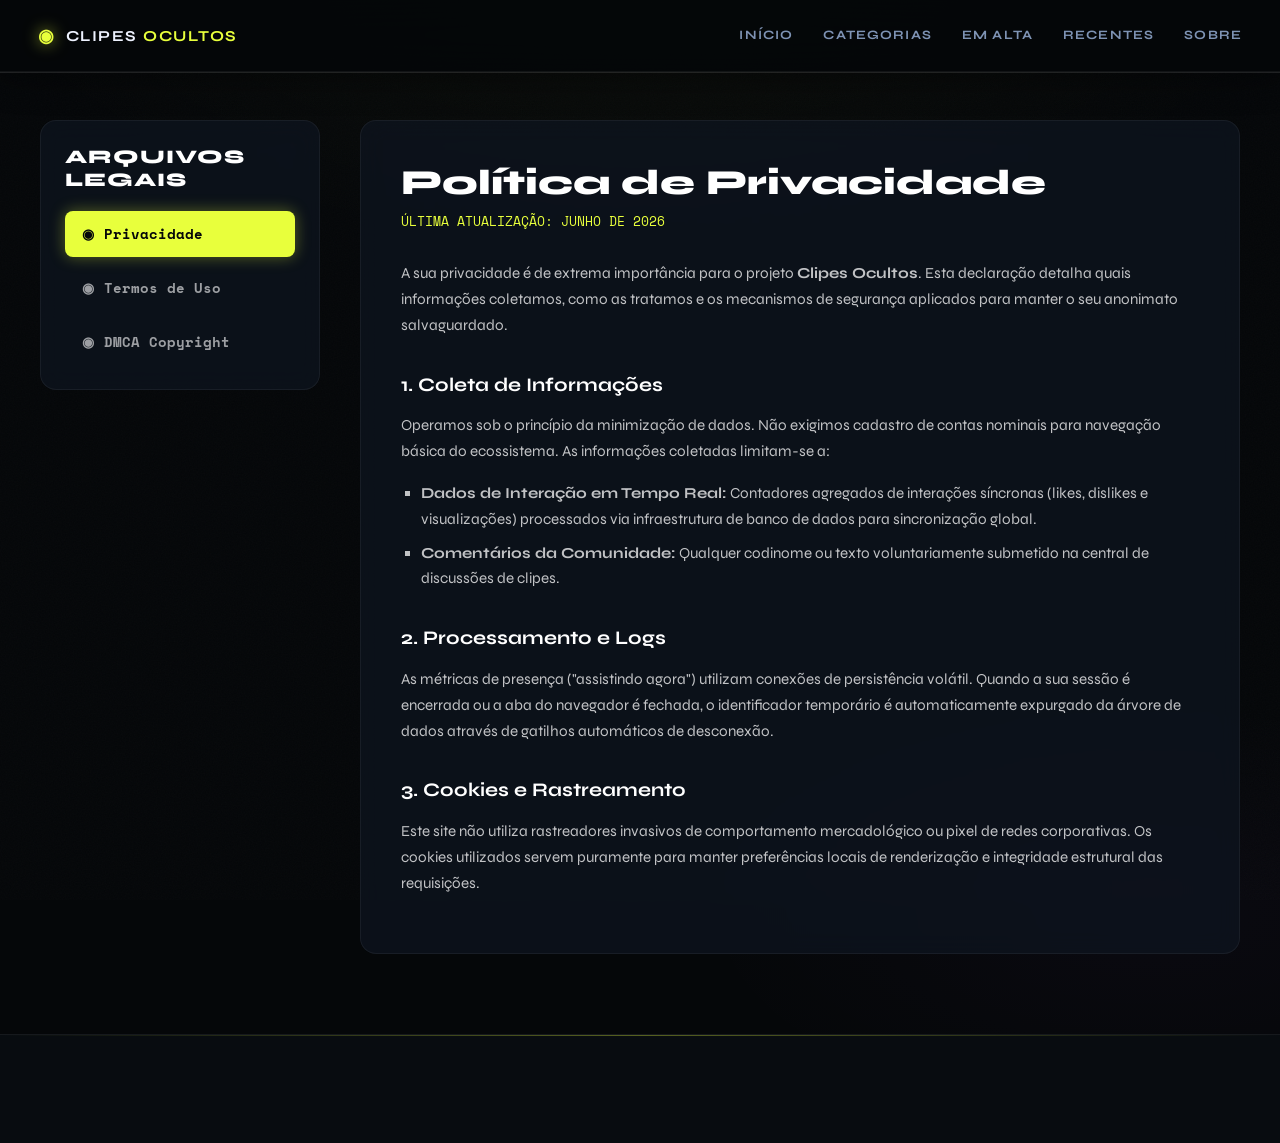
==== legal.html @ f9d6e33f "Create legal.html" ====
<!DOCTYPE html>
<html lang="pt-BR">
<head>
  <meta charset="UTF-8" />
  <meta name="viewport" content="width=device-width, initial-scale=1.0" />
  <title>Documentos Legais — Clipes Ocultos</title>
  <meta name="robots" content="noindex, follow" />
  <link rel="preconnect" href="https://fonts.googleapis.com" />
  <link rel="preconnect" href="https://fonts.gstatic.com" crossorigin />
  <link href="https://fonts.googleapis.com/css2?family=Syne:wght@400;600;700;800&family=Space+Mono:ital,wght@0,400;0,700;1,400&display=swap" rel="stylesheet" />
  <link rel="stylesheet" href="css/style.css" />
  <style>
    /* Estilos específicos e robustos para a área Legal — Blindados contra Zoom */
    .legal-wrapper {
      padding: 120px 20px 80px 20px;
      min-height: 100vh;
      display: flex;
      justify-content: center;
    }
    .legal-container {
      width: 100%;
      max-width: 1200px;
      display: grid;
      grid-template-columns: 280px 1fr;
      gap: 40px;
      box-sizing: border-box;
    }
    .legal-sidebar {
      position: sticky;
      top: 100px;
      height: fit-content;
      background: var(--glass, rgba(14, 21, 32, 0.72));
      backdrop-filter: blur(12px);
      -webkit-backdrop-filter: blur(12px);
      border: 1px solid var(--border, rgba(255, 255, 255, 0.055));
      border-radius: 16px;
      padding: 24px;
    }
    .legal-sidebar h2 {
      font-family: 'Syne', sans-serif;
      font-size: 1.2rem;
      font-weight: 800;
      color: #ffffff;
      margin-bottom: 20px;
      letter-spacing: 1px;
    }
    .legal-nav {
      display: flex;
      flex-direction: column;
      gap: 8px;
    }
    .legal-tab-btn {
      background: transparent;
      border: 1px solid transparent;
      color: rgba(255, 255, 255, 0.6);
      padding: 12px 16px;
      text-align: left;
      font-family: 'Space Mono', monospace;
      font-size: 0.85rem;
      font-weight: 700;
      border-radius: 8px;
      cursor: pointer;
      transition: all 0.3s ease;
      display: flex;
      align-items: center;
      gap: 10px;
    }
    .legal-tab-btn:hover {
      color: #ffffff;
      background: rgba(255, 255, 255, 0.03);
    }
    .legal-tab-btn.active {
      color: var(--bg);
      background: var(--accent, #e8ff3c);
      box-shadow: 0 0 15px var(--accent-glow, rgba(232, 255, 60, 0.35));
    }
    .legal-content-box {
      background: var(--glass, rgba(14, 21, 32, 0.72));
      backdrop-filter: blur(12px);
      -webkit-backdrop-filter: blur(12px);
      border: 1px solid var(--border, rgba(255, 255, 255, 0.055));
      border-radius: 16px;
      padding: 40px;
      box-sizing: border-box;
    }
    .legal-tab-content {
      display: none;
      animation: fadeInLegal 0.4s ease forwards;
    }
    .legal-tab-content.active {
      display: block;
    }
    .legal-tab-content h1 {
      font-family: 'Syne', sans-serif;
      font-size: 2.2rem;
      font-weight: 800;
      color: #ffffff;
      margin-bottom: 8px;
    }
    .legal-date {
      font-family: 'Space Mono', monospace;
      font-size: 0.8rem;
      color: var(--accent, #e8ff3c);
      margin-bottom: 30px;
      display: block;
    }
    .legal-text {
      color: rgba(255, 255, 255, 0.75);
      font-size: 0.95rem;
      line-height: 1.7;
    }
    .legal-text h3 {
      font-family: 'Syne', sans-serif;
      color: #ffffff;
      font-size: 1.2rem;
      margin-top: 30px;
      margin-bottom: 12px;
      font-weight: 700;
    }
    .legal-text p {
      margin-bottom: 16px;
    }
    .legal-text ul {
      margin-left: 20px;
      margin-bottom: 16px;
      list-style-type: square;
    }
    .legal-text li {
      margin-bottom: 8px;
    }
    .highlight-box {
      background: rgba(255, 255, 255, 0.02);
      border-left: 3px solid var(--accent2, #ff3c6e);
      padding: 20px;
      border-radius: 0 8px 8px 0;
      margin: 24px 0;
    }
    @keyframes fadeInLegal {
      from { opacity: 0; transform: translateY(10px); }
      to { opacity: 1; transform: translateY(0); }
    }
    @media (max-width: 768px) {
      .legal-container { grid-template-columns: 1fr; gap: 20px; }
      .legal-sidebar { position: static; width: 100%; }
      .legal-content-box { padding: 24px; }
      .legal-tab-content h1 { font-size: 1.7rem; }
    }
  </style>
</head>
<body>

  <div id="main-site">
    <nav id="navbar" class="scrolled">
      <div class="nav-container">
        <a href="index.html" class="nav-logo">
          <span class="eye-icon-sm">◉</span>
          <span>CLIPES <strong>OCULTOS</strong></span>
        </a>
        <div class="nav-links">
          <a href="index.html#inicio">Início</a>
          <a href="index.html#categorias">Categorias</a>
          <a href="index.html#em-alta">Em Alta</a>
          <a href="index.html#recentes">Recentes</a>
          <a href="index.html#sobre">Sobre</a>
        </div>
      </div>
    </nav>

    <main class="legal-wrapper">
      <div class="legal-container">
        
        <aside class="legal-sidebar">
          <h2>ARQUIVOS LEGAIS</h2>
          <nav class="legal-nav">
            <button class="legal-tab-btn active" data-tab="privacidade"><span>◉</span> Privacidade</button>
            <button class="legal-tab-btn" data-tab="termos"><span>◉</span> Termos de Uso</button>
            <button class="legal-tab-btn" data-tab="dmca"><span>◉</span> DMCA Copyright</button>
          </nav>
        </aside>

        <article class="legal-content-box">
          
          <div class="legal-tab-content active" id="privacidade">
            <h1>Política de Privacidade</h1>
            <span class="legal-date">ÚLTIMA ATUALIZAÇÃO: JUNHO DE 2026</span>
            <div class="legal-text">
              <p>A sua privacidade é de extrema importância para o projeto <strong>Clipes Ocultos</strong>. Esta declaração detalha quais informações coletamos, como as tratamos e os mecanismos de segurança aplicados para manter o seu anonimato salvaguardado.</p>
              
              <h3>1. Coleta de Informações</h3>
              <p>Operamos sob o princípio da minimização de dados. Não exigimos cadastro de contas nominais para navegação básica do ecossistema. As informações coletadas limitam-se a:</p>
              <ul>
                <li><strong>Dados de Interação em Tempo Real:</strong> Contadores agregados de interações síncronas (likes, dislikes e visualizações) processados via infraestrutura de banco de dados para sincronização global.</li>
                <li><strong>Comentários da Comunidade:</strong> Qualquer codinome ou texto voluntariamente submetido na central de discussões de clipes.</li>
              </ul>

              <h3>2. Processamento e Logs</h3>
              <p>As métricas de presença ("assistindo agora") utilizam conexões de persistência volátil. Quando a sua sessão é encerrada ou a aba do navegador é fechada, o identificador temporário é automaticamente expurgado da árvore de dados através de gatilhos automáticos de desconexão.</p>

              <h3>3. Cookies e Rastreamento</h3>
              <p>Este site não utiliza rastreadores invasivos de comportamento mercadológico ou pixel de redes corporativas. Os cookies utilizados servem puramente para manter preferências locais de renderização e integridade estrutural das requisições.</p>
            </div>
          </div>

          <div class="legal-tab-content" id="termos">
            <h1>Termos de Uso</h1>
            <span class="legal-date">ÚLTIMA ATUALIZAÇÃO: JUNHO DE 2026</span>
            <div class="legal-text">
              <p>Ao adentrar e consumir o acervo disponibilizado pelo <strong>Clipes Ocultos</strong>, você concorda e submete-se de forma integral às cláusulas operacionais dispostas nestes Termos de Uso.</p>
              
              <h3>1. Natureza do Serviço</h3>
              <p>O Clipes Ocultos funciona como uma plataforma de indexação, catálogo, arquivo histórico e curadoria independente de arquivos multimídia dispersos ou ocultados da rede mundial. O acesso é estritamente pessoal, recreativo e de cunho documental.</p>

              <div class="highlight-box">
                <strong>Aviso de Isenção de Responsabilidade:</strong> O conteúdo apresentado reflete gravações raras, registros de radioamadores, feeds interceptados e curiosidades visuais. O projeto não valida, endossa ou assume responsabilidade pelas teorias ou veracidade dos fatos expressos nos vídeos de terceiros.
              </div>

              <h3>2. Conduta de Comunicação</h3>
              <p>Ao utilizar o formulário de comentários acoplado aos players, é expressamente proibido:</p>
              <ul>
                <li>Injetar scripts maliciosos, payloads estruturados (XSS) ou tentativas de engenharia reversa nas conexões do banco de dados.</li>
                <li>Propagar spambots, links afiliados ou publicidade não autorizada.</li>
              </ul>

              <h3>3. Modificações de Infraestrutura</h3>
              <p>Reservamo-nos o direito de alterar, suspender ou descontinuar qualquer repositório de vídeo ou recurso dinâmico sem aviso prévio, visando a segurança da integridade do sistema.</p>
            </div>
          </div>

          <div class="legal-tab-content" id="dmca">
            <h1>Política de DMCA e Copyright</h1>
            <span class="legal-date">ÚLTIMA ATUALIZAÇÃO: JUNHO DE 2026</span>
            <div class="legal-text">
              <p>O projeto <strong>Clipes Ocultos</strong> respeita rigorosamente a propriedade intelectual e opera em conformidade com as diretrizes do <em>Digital Millennium Copyright Act</em> ("DMCA") e legislações correlatas de direitos autorais.</p>
              
              <h3>1. Notificação de Infração</h3>
              <p>Se você for o detentor legal de direitos autorais ou o representante legal de um material catalogado em nossa curadoria e deseja solicitar a remoção do índice, envie uma contra-notificação formal contendo:</p>
              <ul>
                <li>Assinatura física ou eletrônica da pessoa autorizada a agir em nome do proprietário do direito autoral exclusivo.</li>
                <li>Identificação precisa do link ou identificador do vídeo (ex: Código v1, v2) que alega estar sendo infringido.</li>
                <li>Informações de contato direto, incluindo endereço eletrônico (e-mail) válido.</li>
              </ul>

              <h3>2. Procedimento de Remoção</h3>
              <p>Após o recebimento e validação de uma notificação legítima de infração, o protocolo do projeto determina a remoção imediata e a exclusão permanente das referências de arquivo nos nossos servidores de dados em um prazo máximo de 48 horas.</p>

              <h3>3. Canal de Contato Directo</h3>
              <p>Para o envio de requisições relativas a direitos autorais, utilize o e-mail de conformidade técnica: <em style="color: var(--accent2);">dmca@clipesocultos-premium.com</em>.</p>
            </div>
          </div>

        </article>

      </div>
    </main>

    <footer class="footer">
---- css/style.css ----
/* ══════════════════════════════════════════════════════
   CLIPES OCULTOS — PREMIUM CSS v2
   Dark luxury · Glassmorphism · 3D depth · Micro-motion
══════════════════════════════════════════════════════ */

/* ── DESIGN TOKENS ── */
:root {
  /* Palette */
  --bg:        #050709;
  --bg2:       #080c10;
  --bg3:       #0c1018;
  --surface:   #0e1520;
  --surface2:  #131e2e;
  --surface3:  #192538;
  --glass:     rgba(14,21,32,0.72);
  --glass2:    rgba(19,30,46,0.55);

  /* Borders */
  --border:    rgba(255,255,255,0.055);
  --border2:   rgba(255,255,255,0.11);
  --border3:   rgba(232,255,60,0.22);

  /* Accent palette */
  --accent:    #e8ff3c;
  --accent-dim: rgba(232,255,60,0.08);
  --accent-glow: rgba(232,255,60,0.35);
  --accent2:   #ff3c6e;
  --accent3:   #3cffdc;
  --accent4:   #a855f7;   /* violet — new premium pop */

  /* Text */
  --text:      #eef2ff;
  --text2:     #7e93b4;
  --text3:     #3d506a;
  --text4:     #c4cfe8;

  /* Typography */
  --font-display: 'Syne', sans-serif;
  --font-mono:    'Space Mono', monospace;

  /* Geometry */
  --radius:    16px;
  --radius-sm: 8px;
  --radius-xs: 4px;

  /* Nav */
  --nav-h: 72px;

  /* Motion */
  --ease:  cubic-bezier(0.4, 0, 0.2, 1);
  --ease-bounce: cubic-bezier(0.34, 1.56, 0.64, 1);
  --t:     0.28s;
}

/* ── RESET ── */
*, *::before, *::after { box-sizing: border-box; margin: 0; padding: 0; }
html { scroll-behavior: smooth; -webkit-font-smoothing: antialiased; }
body {
  background: var(--bg);
  color: var(--text);
  font-family: var(--font-display);
  overflow-x: hidden;
  cursor: default;
  /* Subtle radial ambient on body */
  background-image:
    radial-gradient(ellipse 80vw 60vh at 50% -10%, rgba(232,255,60,0.04) 0%, transparent 70%),
    radial-gradient(ellipse 60vw 40vh at 90% 80%, rgba(168,85,247,0.03) 0%, transparent 60%);
}
a { color: inherit; text-decoration: none; }
img { display: block; max-width: 100%; }
button { cursor: pointer; border: none; background: none; font-family: inherit; }

/* ── UTILITY ── */
.hidden { display: none !important; }
.container { max-width: 1260px; margin: 0 auto; padding: 0 28px; }

/* ── SCROLLBAR ── */
::-webkit-scrollbar { width: 3px; }
::-webkit-scrollbar-track { background: var(--bg); }
::-webkit-scrollbar-thumb {
  background: linear-gradient(180deg, var(--accent), var(--accent4));
  border-radius: 3px;
}

/* ── SELECTION ── */
::selection { background: rgba(232,255,60,0.25); color: #fff; }

/* ════════════════════════════════════════════════════
   NOISE OVERLAY (site-wide texture)
════════════════════════════════════════════════════ */
body::before {
  content: '';
  position: fixed;
  inset: 0;
  z-index: 0;
  pointer-events: none;
  opacity: 0.025;
  background-image: url("data:image/svg+xml,%3Csvg xmlns='http://www.w3.org/2000/svg' width='300' height='300'%3E%3Cfilter id='n'%3E%3CfeTurbulence type='fractalNoise' baseFrequency='0.75' numOctaves='4' stitchTiles='stitch'/%3E%3C/filter%3E%3Crect width='300' height='300' filter='url(%23n)' opacity='1'/%3E%3C/svg%3E");
  background-size: 300px 300px;
}

/* ════════════════════════════════════════════════════
   INTRO SCREEN
════════════════════════════════════════════════════ */
#intro {
  position: fixed;
  inset: 0;
  z-index: 9999;
  background: #02030a;
  display: flex;
  align-items: center;
  justify-content: center;
  overflow: hidden;
  transition: opacity 1s var(--ease), transform 1s var(--ease);
}
#intro.fade-out {
  opacity: 0;
  transform: scale(1.06);
  pointer-events: none;
}
#intro-canvas {
  position: absolute;
  inset: 0;
  width: 100%; height: 100%;
}

.intro-content {
  position: relative;
  z-index: 2;
  text-align: center;
  display: flex;
  flex-direction: column;
  align-items: center;
  gap: 28px;
  animation: introReveal 1.4s var(--ease) 0.4s both;
}
@keyframes introReveal {
  from { opacity: 0; transform: translateY(40px) scale(0.97); }
  to   { opacity: 1; transform: translateY(0)   scale(1); }
}

.intro-logo {
  display: flex;
  flex-direction: column;
  align-items: center;
  gap: 14px;
}
.eye-icon {
  font-size: clamp(3.2rem, 8vw, 5.5rem);
  color: var(--accent);
  animation: eyePulse 3.5s var(--ease) infinite;
  display: block;
  line-height: 1;
  filter: drop-shadow(0 0 24px rgba(232,255,60,0.55));
}
@keyframes eyePulse {
  0%,100% { transform: scale(1)    rotateY(0deg);   opacity: 1; }
  40%      { transform: scale(1.1) rotateY(10deg);  opacity: 0.75; }
  80%      { transform: scale(0.95) rotateY(-5deg); opacity: 0.9; }
}

.intro-title {
  font-size: clamp(3.2rem, 10vw, 8rem);
  font-weight: 900;
  line-height: 0.88;
  letter-spacing: -0.04em;
  color: var(--text);
  text-shadow: 0 2px 40px rgba(0,0,0,0.6);
}
.intro-title em {
  font-style: normal;
  color: var(--accent);
  -webkit-text-stroke: 2px var(--accent);
  text-shadow:
    0 0 30px rgba(232,255,60,0.5),
    0 0 80px rgba(232,255,60,0.2);
}
.intro-sub {
  font-family: var(--font-mono);
  font-size: clamp(0.7rem, 1.8vw, 0.95rem);
  color: var(--text2);
  letter-spacing: 0.22em;
  text-transform: uppercase;
}

/* Intro Enter Button — premium pill */
.btn-enter {
  display: inline-flex;
  align-items: center;
  gap: 12px;
  padding: 15px 36px;
  background: linear-gradient(135deg, var(--accent) 0%, #c8e020 100%);
  color: #000;
  font-family: var(--font-display);
  font-weight: 800;
  font-size: 0.88rem;
  letter-spacing: 0.14em;
  text-transform: uppercase;
  border-radius: 999px;
  transition: all 0.3s var(--ease-bounce);
  box-shadow:
    0 0 0 1px rgba(232,255,60,0.25),
    0 0 32px rgba(232,255,60,0.35),
    0 8px 24px rgba(0,0,0,0.5);
  position: relative;
  overflow: hidden;
}
.btn-enter::before {
  content: '';
  position: absolute;
  inset: 0;
  background: linear-gradient(135deg, rgba(255,255,255,0.22), transparent 60%);
  border-radius: inherit;
}
.btn-enter:hover {
  transform: scale(1.07) translateY(-2px);
  box-shadow:
    0 0 0 1px rgba(232,255,60,0.5),
    0 0 56px rgba(232,255,60,0.55),
    0 16px 40px rgba(0,0,0,0.5);
}

/* Scan lines & vignette */
.intro-scanlines {
  position: absolute; inset: 0;
  background: repeating-linear-gradient(
    0deg,
    transparent,
    transparent 2px,
    rgba(0,0,0,0.06) 2px,
    rgba(0,0,0,0.06) 4px
  );
  pointer-events: none;
  z-index: 1;
}
.intro-vignette {
  position: absolute; inset: 0;
  background: radial-gradient(ellipse at center, transparent 35%, rgba(0,0,0,0.92) 100%);
  pointer-events: none;
  z-index: 1;
}

/* ════════════════════════════════════════════════════
   NAVBAR
════════════════════════════════════════════════════ */
#navbar {
  position: fixed;
  top: 0; left: 0; right: 0;
  z-index: 1000;
  height: var(--nav-h);
  background: rgba(5,7,9,0.7);
  backdrop-filter: blur(24px) saturate(140%);
  -webkit-backdrop-filter: blur(24px) saturate(140%);
  border-bottom: 1px solid var(--border);
  transition: background var(--t) var(--ease), box-shadow var(--t) var(--ease);
}
#navbar.scrolled {
  background: rgba(5,7,9,0.92);
  box-shadow: 0 1px 0 var(--border2), 0 8px 32px rgba(0,0,0,0.4);
}
.nav-container {
  max-width: 1260px;
  margin: 0 auto;
  padding: 0 28px;
  height: 100%;
  display: flex;
  align-items: center;
  gap: 44px;
}
.nav-logo {
  display: flex;
  align-items: center;
  gap: 10px;
  font-size: 0.95rem;
  font-weight: 700;
  letter-spacing: 0.1em;
  text-transform: uppercase;
  white-space: nowrap;
}
.eye-icon-sm {
  color: var(--accent);
  font-size: 1.15rem;
  filter: drop-shadow(0 0 8px rgba(232,255,60,0.6));
}
.nav-logo strong { color: var(--accent); }

.nav-links {
  display: flex;
  gap: 30px;
  margin-left: auto;
}
.nav-links a {
  font-size: 0.8rem;
  font-weight: 700;
  letter-spacing: 0.09em;
  text-transform: uppercase;
  color: var(--text2);
  transition: color var(--t);
  position: relative;
  padding-bottom: 2px;
}
.nav-links a::after {
  content: '';
  position: absolute;
  bottom: -2px; left: 0; right: 100%;
  height: 1.5px;
  background: linear-gradient(90deg, var(--accent), var(--accent3));
  transition: right 0.35s var(--ease);
  border-radius: 1px;
}
.nav-links a:hover { color: var(--text); }
.nav-links a:hover::after { right: 0; }

.nav-search-btn {
  color: var(--text2);
  padding: 8px;
  border-radius: var(--radius-sm);
  transition: color var(--t), background var(--t);
}
.nav-search-btn:hover { color: var(--accent); background: var(--accent-dim); }

/* Hamburger */
.hamburger {
  display: none;
  flex-direction: column;
  gap: 5px;
  padding: 8px;
  margin-left: auto;
}
.hamburger span {
  display: block;
  width: 22px; height: 2px;
  background: var(--text);
  border-radius: 2px;
  transition: all 0.3s var(--ease);
}
.hamburger.open span:nth-child(1) { transform: translateY(7px) rotate(45deg); }
.hamburger.open span:nth-child(2) { opacity: 0; }
.hamburger.open span:nth-child(3) { transform: translateY(-7px) rotate(-45deg); }

/* Search bar */
.search-bar {
  position: absolute;
  top: var(--nav-h); left: 0; right: 0;
  background: var(--bg2);
  border-bottom: 1px solid var(--border2);
  display: flex;
  align-items: center;
  padding: 0 28px;
  height: 0;
  overflow: hidden;
  transition: height 0.32s var(--ease);
}
.search-bar.open { height: 58px; }
.search-bar input {
  flex: 1;
  background: none; border: none; outline: none;
  color: var(--text);
  font-family: var(--font-display);
  font-size: 1rem;
  padding: 12px 0;
}
.search-bar input::placeholder { color: var(--text3); }
#searchClose { color: var(--text2); font-size: 1rem; padding: 8px; }

/* Mobile menu */
.mobile-menu {
  position: fixed;
  top: var(--nav-h); left: 0; right: 0;
  background: rgba(8,12,16,0.97);
  backdrop-filter: blur(20px);
  border-bottom: 1px solid var(--border);
  z-index: 999;
  max-height: 0;
  overflow: hidden;
  transition: max-height 0.42s var(--ease), padding 0.3s;
}
.mobile-menu.open { max-height: 340px; padding: 16px 0; }
.mob-link {
  display: block;
  padding: 15px 28px;
  font-size: 0.95rem;
  font-weight: 600;
  letter-spacing: 0.07em;
  text-transform: uppercase;
  color: var(--text2);
  transition: color var(--t), background var(--t), padding-left var(--t);
  border-left: 2px solid transparent;
}
.mob-link:hover {
  color: var(--accent);
  background: var(--accent-dim);
  padding-left: 36px;
  border-left-color: var(--accent);
}

/* ════════════════════════════════════════════════════
   HERO
════════════════════════════════════════════════════ */
.hero {
  position: relative;
  min-height: 100vh;
  padding-top: var(--nav-h);
  display: flex;
  align-items: center;
  overflow: hidden;
}
/* Hero ambient glow blobs */
.hero::before,
.hero::after {
  content: '';
  position: absolute;
  border-radius: 50%;
  filter: blur(80px);
  pointer-events: none;
  z-index: 0;
}
.hero::before {
  width: 600px; height: 600px;
  background: radial-gradient(circle, rgba(232,255,60,0.06), transparent 70%);
  top: -100px; left: -150px;
}
.hero::after {
  width: 500px; height: 500px;
  background: radial-gradient(circle, rgba(168,85,247,0.06), transparent 70%);
  bottom: -80px; right: -100px;
}

#hero-canvas {
  position: absolute; inset: 0;
  width: 100%; height: 100%;
  pointer-events: none;
}
.hero-content {
  position: relative;
  z-index: 2;
  flex: 1;
  max-width: 620px;
  padding: 80px 0 80px 5vw;
  display: flex;
  flex-direction: column;
  gap: 26px;
}

/* Hero badge */
.hero-badge {
  display: inline-flex;
  align-items: center;
  gap: 8px;
  padding: 6px 16px;
  background: rgba(232,255,60,0.08);
  border: 1px solid rgba(232,255,60,0.28);
  border-radius: 999px;
  font-family: var(--font-mono);
  font-size: 0.68rem;
  color: var(--accent);
  letter-spacing: 0.14em;
  text-transform: uppercase;
  width: fit-content;
  box-shadow: 0 0 16px rgba(232,255,60,0.1), inset 0 1px 0 rgba(255,255,255,0.06);
}
.badge-dot {
  width: 6px; height: 6px;
  background: var(--accent);
  border-radius: 50%;
  box-shadow: 0 0 6px var(--accent);
  animation: pulse 1.8s ease-in-out infinite;
}
@keyframes pulse {
  0%,100% { opacity: 1; transform: scale(1); box-shadow: 0 0 6px var(--accent); }
  50%      { opacity: 0.4; transform: scale(0.65); box-shadow: 0 0 2px var(--accent); }
}

.hero-title {
  font-size: clamp(3rem, 6vw, 6rem);
  font-weight: 900;
  line-height: 0.95;
  letter-spacing: -0.04em;
}

/* GLITCH Effect */
.glitch {
  position: relative;
  color: var(--accent);
  display: inline-block;
  filter: drop-shadow(0 0 18px rgba(232,255,60,0.4));
}
.glitch::before,
.glitch::after {
  content: attr(data-text);
  position: absolute;
  top: 0; left: 0;
  width: 100%;
}
.glitch::before {
  color: var(--accent2);
  animation: glitch1 4s infinite;
}
.glitch::after {
  color: var(--accent3);
  animation: glitch2 4s infinite;
}
@keyframes glitch1 {
  0%,93%,97%,100% { clip-path: none; transform: none; opacity: 0; }
  93.5%  { clip-path: polygon(0 18%,100% 18%,100% 38%,0 38%); transform: translate(-4px,0); opacity: 1; }
  95%    { clip-path: polygon(0 58%,100% 58%,100% 78%,0 78%); transform: translate(4px,0); opacity: 1; }
}
@keyframes glitch2 {
  0%,95%,99%,100% { clip-path: none; transform: none; opacity: 0; }
  96%  { clip-path: polygon(0 42%,100% 42%,100% 54%,0 54%); transform: translate(5px,0); opacity: 1; }
  97.5%{ clip-path: polygon(0 8%,100% 8%,100% 24%,0 24%);  transform: translate(-3px,0); opacity: 1; }
}

.hero-desc {
  font-size: 1.05rem;
  color: var(--text2);
  line-height: 1.75;
  max-width: 500px;
}

/* CTA Buttons */
.hero-actions { display: flex; gap: 14px; flex-wrap: wrap; }

.btn-primary {
  padding: 15px 32px;
  background: linear-gradient(135deg, var(--accent) 0%, #c8e020 100%);
  color: #000;
  font-weight: 800;
  font-size: 0.85rem;
  letter-spacing: 0.1em;
  text-transform: uppercase;
  border-radius: 999px;
  transition: all 0.3s var(--ease-bounce);
  box-shadow: 0 0 24px rgba(232,255,60,0.3), 0 4px 16px rgba(0,0,0,0.4);
  position: relative;
  overflow: hidden;
}
.btn-primary::before {
  content: '';
  position: absolute; inset: 0;
  background: linear-gradient(135deg, rgba(255,255,255,0.2), transparent 55%);
  border-radius: inherit;
}
.btn-primary:hover {
  transform: translateY(-3px) scale(1.04);
  box-shadow: 0 0 48px rgba(232,255,60,0.5), 0 12px 32px rgba(0,0,0,0.4);
}

.btn-ghost {
  padding: 15px 32px;
  border: 1px solid var(--border2);
  color: var(--text2);
  font-weight: 700;
  font-size: 0.85rem;
  letter-spacing: 0.1em;
  text-transform: uppercase;
  border-radius: 999px;
  transition: all 0.28s var(--ease);
  backdrop-filter: blur(8px);
}
.btn-ghost:hover {
  border-color: var(--accent);
  color: var(--accent);
  background: rgba(232,255,60,0.06);
  transform: translateY(-2px);
  box-shadow: 0 0 20px rgba(232,255,60,0.12);
}

/* Hero stats */
.hero-stats {
  display: flex;
  align-items: center;
  gap: 22px;
  margin-top: 4px;
}
.stat { display: flex; flex-direction: column; gap: 3px; }
.stat strong {
  font-size: 1.6rem;
  font-weight: 900;
  color: var(--accent);
  line-height: 1;
  filter: drop-shadow(0 0 10px rgba(232,255,60,0.4));
}
.stat span {
  font-family: var(--font-mono);
  font-size: 0.65rem;
  color: var(--text3);
  letter-spacing: 0.12em;
  text-transform: uppercase;
}
.stat-divider {
  width: 1px; height: 40px;
  background: linear-gradient(180deg, transparent, var(--border2), transparent);
}

/* ── TV / HERO VISUAL ── */
.hero-visual {
  flex: 1;
  display: flex;
  justify-content: center;
  align-items: center;
  position: relative;
  z-index: 2;
  padding: 80px 5vw 80px 0;
}

/* 3D TV Frame */
.tv-frame {
  position: relative;
  width: min(400px, 44vw);
  transform-style: preserve-3d;
  perspective: 1200px;
  animation: tvFloat 7s ease-in-out infinite;
  filter: drop-shadow(0 40px 80px rgba(0,0,0,0.7));
}
@keyframes tvFloat {
  0%,100% { transform: translateY(0px)   rotateY(-10deg) rotateX(4deg); }
  35%      { transform: translateY(-20px) rotateY(10deg)  rotateX(-3deg); }
  70%      { transform: translateY(-8px)  rotateY(-4deg)  rotateX(6deg); }
}

.tv-screen {
  background: #000;
  border-radius: 10px;
  aspect-ratio: 4/3;
  overflow: hidden;
  border: 7px solid #1c2838;
  box-shadow:
    0 0 0 1px #263345,
    0 0 0 3px rgba(14,21,32,0.9),
    0 0 80px rgba(232,255,60,0.15),
    inset 0 0 30px rgba(0,0,0,0.6),
    /* 3D edge highlight */
    inset 1px 1px 0 rgba(255,255,255,0.06);
  position: relative;
}
/* Screen glare */
.tv-screen::after {
  content: '';
  position: absolute;
  top: 0; left: 0; right: 0;
  height: 40%;
  background: linear-gradient(180deg, rgba(255,255,255,0.04), transparent);
  pointer-events: none;
  z-index: 5;
  border-radius: 3px 3px 50% 50%;
}

.tv-noise {
  position: absolute; inset: 0;
  background-image: url("data:image/svg+xml,%3Csvg xmlns='http://www.w3.org/2000/svg' width='200' height='200'%3E%3Cfilter id='n'%3E%3CfeTurbulence type='fractalNoise' baseFrequency='0.9' numOctaves='4' stitchTiles='stitch'/%3E%3C/filter%3E%3Crect width='200' height='200' filter='url(%23n)' opacity='0.07'/%3E%3C/svg%3E");
  background-size: 200px 200px;
  animation: noiseAnim 0.12s steps(1) infinite;
  pointer-events: none;
  mix-blend-mode: screen;
  z-index: 4;
}
@keyframes noiseAnim {
  0%   { background-position: 0   0; }
  25%  { background-position: 100px 50px; }
  50%  { background-position: 50px 150px; }
  75%  { background-position: 150px 100px; }
  100% { background-position: 0 0; }
}
.featured-video-placeholder {
  position: absolute; inset: 0;
  display: flex;
  flex-direction: column;
  align-items: center;
  justify-content: center;
  gap: 14px;
  background: linear-gradient(145deg, #0a1220, #0e1e36, #0a1528);
  z-index: 2;
}
.featured-video-placeholder p {
  font-family: var(--font-mono);
  font-size: 0.6rem;
  color: var(--text3);
  letter-spacing: 0.22em;
  text-transform: uppercase;
}
.play-glow {
  width: 68px; height: 68px;
  background: rgba(232,255,60,0.1);
  border: 1px solid rgba(232,255,60,0.45);
  border-radius: 50%;
  display: flex;
  align-items: center;
  justify-content: center;
  color: var(--accent);
  animation: glowPulse 2.5s ease-in-out infinite;
  position: relative;
}
.play-glow::before {
  content: '';
  position: absolute;
  inset: -6px;
  border-radius: 50%;
  border: 1px solid rgba(232,255,60,0.12);
  animation: glowPulse 2.5s ease-in-out infinite 0.4s;
}
@keyframes glowPulse {
  0%,100% { box-shadow: 0 0 20px rgba(232,255,60,0.25); }
  50%      { box-shadow: 0 0 60px rgba(232,255,60,0.55), 0 0 100px rgba(232,255,60,0.15); }
}

/* TV body */
.tv-base {
  height: 18px;
  background: linear-gradient(180deg, #1c2838, #161e2c);
  border-radius: 0 0 6px 6px;
  margin: 0 18px;
  box-shadow: 0 4px 12px rgba(0,0,0,0.5);
}
.tv-leg {
  position: absolute;
  bottom: -32px;
  width: 9px; height: 32px;
  background: linear-gradient(180deg, #1c2838, #111820);
  border-radius: 0 0 5px 5px;
}
.tv-leg-l { left: 28%; }
.tv-leg-r { right: 28%; }

/* ════════════════════════════════════════════════════
   TICKER
════════════════════════════════════════════════════ */
.ticker-wrap {
  overflow: hidden;
  background: linear-gradient(90deg, var(--accent) 0%, #c8e020 50%, var(--accent) 100%);
  padding: 11px 0;
  border-top: 1px solid rgba(0,0,0,0.15);
  position: relative;
}
.ticker-wrap::before,
.ticker-wrap::after {
  content: '';
  position: absolute;
  top: 0; bottom: 0;
  width: 80px;
  z-index: 2;
  pointer-events: none;
}
.ticker-wrap::before { left: 0; background: linear-gradient(90deg, var(--accent), transparent); }
.ticker-wrap::after  { right: 0; background: linear-gradient(-90deg, #c8e020, transparent); }

.ticker-track {
  display: flex;
  gap: 44px;
  white-space: nowrap;
  animation: ticker 32s linear infinite;
  width: max-content;
}
.ticker-track span {
  font-family: var(--font-mono);
  font-size: 0.75rem;
  font-weight: 700;
  color: #000;
  letter-spacing: 0.12em;
  text-transform: uppercase;
}
@keyframes ticker {
  from { transform: translateX(0); }
  to   { transform: translateX(-50%); }
}

/* ════════════════════════════════════════════════════
   SECTIONS
════════════════════════════════════════════════════ */
.section { padding: 110px 0; }
.section-header {
  text-align: center;
  margin-bottom: 60px;
  display: flex;
  flex-direction: column;
  align-items: center;
  gap: 14px;
}
.section-tag {
  font-family: var(--font-mono);
  font-size: 0.68rem;
  letter-spacing: 0.22em;
  text-transform: uppercase;
  color: var(--accent);
  padding: 5px 14px;
  border: 1px solid rgba(232,255,60,0.28);
  border-radius: 999px;
  background: rgba(232,255,60,0.06);
  box-shadow: 0 0 12px rgba(232,255,60,0.08), inset 0 1px 0 rgba(255,255,255,0.05);
}
.section-title {
  font-size: clamp(2rem, 4vw, 3.2rem);
  font-weight: 900;
  letter-spacing: -0.03em;
  line-height: 1.05;
}
.section-desc {
  color: var(--text2);
  max-width: 460px;
  text-align: center;
  line-height: 1.7;
  font-size: 0.97rem;
}

/* ── CATEGORIES ── */
.categories-section { background: var(--bg2); }
.categories-grid {
  display: grid;
  grid-template-columns: repeat(3, 1fr);
  gap: 18px;
}
.cat-card {
  background: var(--surface);
  border: 1px solid var(--border);
  border-radius: var(--radius);
  padding: 34px 26px;
  display: flex;
  flex-direction: column;
  gap: 11px;
  transition: transform 0.32s var(--ease-bounce), border-color var(--t), box-shadow var(--t);
  cursor: pointer;
  position: relative;
  overflow: hidden;
  /* Glass inner */
  backdrop-filter: blur(4px);
}
/* Shimmer line on top */
.cat-card::after {
  content: '';
  position: absolute;
  top: 0; left: 0; right: 0;
  height: 1px;
  opacity: 0;
  transition: opacity var(--t);
}
.cat-c1::after { background: linear-gradient(90deg, transparent, rgba(232,255,60,0.7), transparent); }
.cat-c2::after { background: linear-gradient(90deg, transparent, rgba(255,60,110,0.7), transparent); }
.cat-c3::after { background: linear-gradient(90deg, transparent, rgba(60,255,220,0.7), transparent); }
.cat-c4::after { background: linear-gradient(90deg, transparent, rgba(168,85,247,0.7), transparent); }
.cat-c5::after { background: linear-gradient(90deg, transparent, rgba(255,160,40,0.7), transparent); }
.cat-c6::after { background: linear-gradient(90deg, transparent, rgba(40,200,255,0.7), transparent); }

.cat-card::before {
  content: '';
  position: absolute; inset: 0;
  opacity: 0;
  transition: opacity 0.35s;
}
.cat-c1::before { background: linear-gradient(135deg, rgba(232,255,60,0.07), transparent 60%); }
.cat-c2::before { background: linear-gradient(135deg, rgba(255,60,110,0.07), transparent 60%); }
.cat-c3::before { background: linear-gradient(135deg, rgba(60,255,220,0.07), transparent 60%); }
.cat-c4::before { background: linear-gradient(135deg, rgba(168,85,247,0.07), transparent 60%); }
.cat-c5::before { background: linear-gradient(135deg, rgba(255,160,40,0.07), transparent 60%); }
.cat-c6::before { background: linear-gradient(135deg, rgba(40,200,255,0.07), transparent 60%); }

.cat-card:hover {
  transform: translateY(-6px) scale(1.01);
  border-color: var(--border2);
  box-shadow: 0 24px 56px rgba(0,0,0,0.45);
}
.cat-card:hover::before { opacity: 1; }
.cat-card:hover::after  { opacity: 1; }

.cat-icon {
  font-size: 2.1rem;
  display: block;
  transition: transform 0.3s var(--ease-bounce);
}
.cat-card:hover .cat-icon { transform: scale(1.15) rotate(-5deg); }
.cat-card h3 { font-size: 1.1rem; font-weight: 800; letter-spacing: -0.01em; }
.cat-card p  { font-size: 0.86rem; color: var(--text2); line-height: 1.55; flex: 1; }
.cat-count {
  font-family: var(--font-mono);
  font-size: 0.68rem;
  color: var(--accent);
  margin-top: auto;
  letter-spacing: 0.1em;
}

/* ── TRENDING / VIDEOS ── */
.trending-section { background: var(--bg); }
.videos-grid {
  display: grid;
  grid-template-columns: 2fr 1fr 1fr;
  grid-template-rows: auto auto;
  gap: 18px;
}
.featured-card { grid-row: 1 / 3; }
.video-card {
  background: var(--surface);
  border: 1px solid var(--border);
  border-radius: var(--radius);
  overflow: hidden;
  transition: transform 0.32s var(--ease-bounce), border-color var(--t), box-shadow var(--t);
  cursor: pointer;
  position: relative;
}
.video-card::before {
  content: '';
  position: absolute;
  top: 0; left: 0; right: 0;
  height: 1px;
  background: linear-gradient(90deg, transparent, rgba(232,255,60,0.4), transparent);
  opacity: 0;
  transition: opacity var(--t);
  z-index: 2;
}
.video-card:hover {
  transform: translateY(-6px);
  border-color: var(--border2);
  box-shadow: 0 24px 64px rgba(0,0,0,0.5);
}
.video-card:hover::before { opacity: 1; }

.video-thumb {
  position: relative;
  aspect-ratio: 16/9;
  overflow: hidden;
}
.thumb-placeholder {
  width: 100%; height: 100%;
  transition: transform 0.5s var(--ease);
}
.video-card:hover .thumb-placeholder { transform: scale(1.08); }

/* Thumb gradients */
.tp1  { background: linear-gradient(145deg, #1a0a2e, #0e1a4a); }
.tp2  { background: linear-gradient(145deg, #1a1a0a, #2e1a00); }
.tp3  { background: linear-gradient(145deg, #0a1a1a, #003030); }
.tp4  { background: linear-gradient(145deg, #1a0a0a, #3a0a0a); }
.tp5  { background: linear-gradient(145deg, #0a1a0a, #001a20); }
.tp6  { background: linear-gradient(145deg, #10080a, #2a0a20); }
.tp7  { background: linear-gradient(145deg, #081010, #002030); }
.tp8  { background: linear-gradient(145deg, #101810, #001828); }
.tp9  { background: linear-gradient(145deg, #180808, #280018); }
.tp10 { background: linear-gradient(145deg, #080818, #001028); }
.tp11 { background: linear-gradient(145deg, #080a08, #001800); }

.video-overlay {
  position: absolute; inset: 0;
  background: rgba(0,0,0,0);
  display: flex;
  align-items: center;
  justify-content: center;
  transition: background 0.3s;
}
.video-card:hover .video-overlay { background: rgba(0,0,0,0.35); }

.play-btn {
  width: 54px; height: 54px;
  background: rgba(232,255,60,0.92);
  border-radius: 50%;
  display: flex;
  align-items: center;
  justify-content: center;
  opacity: 0;
  transform: scale(0.7);
  transition: opacity 0.25s, transform 0.3s var(--ease-bounce);
  color: #000;
  box-shadow: 0 0 24px rgba(232,255,60,0.5);
}
.video-card:hover .play-btn { opacity: 1; transform: scale(1); }

.video-duration {
  position: absolute;
  bottom: 8px; right: 8px;
  background: rgba(0,0,0,0.82);
  font-family: var(--font-mono);
  font-size: 0.68rem;
  color: #fff;
  padding: 3px 7px;
  border-radius: var(--radius-xs);
  backdrop-filter: blur(4px);
}
.trending-badge {
  position: absolute;
  top: 10px; left: 10px;
  background: linear-gradient(135deg, var(--accent), #c8e020);
  color: #000;
  font-weight: 900;
  font-family: var(--font-mono);
  font-size: 0.68rem;
  padding: 3px 9px;
  border-radius: var(--radius-xs);
  letter-spacing: 0.07em;
  box-shadow: 0 0 14px rgba(232,255,60,0.45);
}
.video-info { padding: 18px 20px 20px; }
.video-cat {
  font-family: var(--font-mono);
  font-size: 0.65rem;
  color: var(--accent);
  letter-spacing: 0.14em;
  text-transform: uppercase;
}
.video-title {
  font-size: 1rem;
  font-weight: 800;
  margin: 8px 0;
  line-height: 1.3;
  letter-spacing: -0.01em;
}
.featured-card .video-title { font-size: 1.35rem; }
.video-desc {
  font-size: 0.86rem;
  color: var(--text2);
  line-height: 1.65;
  margin-bottom: 12px;
}
.video-meta {
  display: flex;
  gap: 6px;
  font-family: var(--font-mono);
  font-size: 0.68rem;
  color: var(--text3);
}

/* ── RECENTS ── */
.recents-section { background: var(--bg2); }
.recents-list { display: flex; flex-direction: column; gap: 14px; }
.recent-item {
  display: flex;
  gap: 0;
  background: var(--surface);
  border: 1px solid var(--border);
  border-radius: var(--radius);
  overflow: hidden;
  transition: transform 0.28s var(--ease), border-color var(--t), box-shadow var(--t);
  cursor: pointer;
}
.recent-item:hover {
  border-color: var(--border2);
  transform: translateX(6px);
  box-shadow: -6px 0 0 rgba(232,255,60,0.3), 0 8px 32px rgba(0,0,0,0.35);
}
/* Accent left bar on hover */
.recent-item::before {
  content: '';
  width: 3px;
  flex-shrink: 0;
  background: linear-gradient(180deg, var(--accent), var(--accent3));
  opacity: 0;
  transition: opacity var(--t);
}
.recent-item:hover::before { opacity: 1; }

.recent-thumb {
  position: relative;
  width: 200px;
  min-width: 200px;
  aspect-ratio: 16/9;
  overflow: hidden;
  align-self: stretch;
}
.recent-thumb .thumb-placeholder { width: 100%; height: 100%; }
.recent-thumb .video-duration { position: absolute; bottom: 6px; right: 6px; }

.recent-info {
  padding: 18px 20px 18px;
  flex: 1;
  display: flex;
  flex-direction: column;
  gap: 6px;
}
.recent-info h3 { font-size: 0.98rem; font-weight: 800; letter-spacing: -0.01em; }
.recent-info p  { font-size: 0.83rem; color: var(--text2); line-height: 1.55; }

.load-more-wrap { display: flex; justify-content: center; margin-top: 44px; }
.btn-load-more {
  padding: 14px 40px;
  border: 1px solid var(--border2);
  color: var(--text2);
  font-family: var(--font-display);
  font-size: 0.84rem;
  font-weight: 700;
  letter-spacing: 0.1em;
  text-transform: uppercase;
  border-radius: 999px;
  transition: all 0.28s var(--ease);
  backdrop-filter: blur(8px);
}
.btn-load-more:hover {
  border-color: var(--accent);
  color: var(--accent);
  background: rgba(232,255,60,0.05);
  transform: translateY(-2px);
  box-shadow: 0 0 20px rgba(232,255,60,0.12);
}

/* ── NEWSLETTER ── */
.newsletter-section {
  padding: 88px 0;
  background:
    linear-gradient(135deg, #08101e 0%, #06090f 50%, #0d1220 100%);
  border-top: 1px solid var(--border);
  border-bottom: 1px solid var(--border);
  position: relative;
  overflow: hidden;
}
.newsletter-section::before {
  content: '';
  position: absolute;
  inset: 0;
  background:
    radial-gradient(ellipse 70% 80% at 50% 50%, rgba(232,255,60,0.04), transparent 70%),
    radial-gradient(ellipse 40% 60% at 80% 20%, rgba(168,85,247,0.03), transparent 60%);
  pointer-events: none;
}
.newsletter-box {
  position: relative;
  max-width: 620px;
  margin: 0 auto;
  text-align: center;
  display: flex;
  flex-direction: column;
  align-items: center;
  gap: 22px;
}
.nl-eye {
  font-size: 3.2rem;
  color: var(--accent);
  animation: eyePulse 3s ease-in-out infinite;
  filter: drop-shadow(0 0 20px rgba(232,255,60,0.5));
}
.newsletter-box h2 {
  font-size: 2.1rem;
  font-weight: 900;
  letter-spacing: -0.03em;
  line-height: 1.1;
}
.newsletter-box p { color: var(--text2); line-height: 1.65; font-size: 0.97rem; }

.nl-form {
  display: flex;
  gap: 0;
  width: 100%;
  max-width: 460px;
  border-radius: 999px;
  overflow: hidden;
  border: 1px solid var(--border2);
  background: var(--surface);
  box-shadow: 0 0 32px rgba(0,0,0,0.4), inset 0 1px 0 rgba(255,255,255,0.05);
  transition: border-color var(--t), box-shadow var(--t);
}
.nl-form:focus-within {
  border-color: var(--accent);
  box-shadow: 0 0 0 3px rgba(232,255,60,0.12);
}
.nl-form input {
  flex: 1;
  background: transparent;
  border: none;
  padding: 15px 22px;
  color: var(--text);
  font-family: var(--font-display);
  font-size: 0.9rem;
  outline: none;
}
.nl-form input::placeholder { color: var(--text3); }
.btn-nl {
  background: linear-gradient(135deg, var(--accent), #c8e020);
  color: #000;
  font-family: var(--font-display);
  font-weight: 800;
  font-size: 0.82rem;
  letter-spacing: 0.1em;
  text-transform: uppercase;
  padding: 15px 24px;
  border-radius: 999px;
  margin: 4px;
  transition: all 0.25s var(--ease-bounce);
  box-shadow: 0 0 16px rgba(232,255,60,0.25);
}
.btn-nl:hover {
  background: linear-gradient(135deg, #f0ff60, var(--accent));
  transform: scale(1.04);
  box-shadow: 0 0 28px rgba(232,255,60,0.45);
}
.nl-note { font-size: 0.8rem; color: var(--accent); height: 1.1rem; }

/* ── ABOUT ── */
.about-section { background: var(--bg); }
.about-grid {
  display: grid;
  grid-template-columns: 1fr 1.5fr;
  gap: 88px;
  align-items: center;
}

/* 3D FLIP CARD — premium */
.about-3d-card {
  width: 300px; height: 380px;
  perspective: 1000px;
  margin: 0 auto;
}
.card-inner {
  width: 100%; height: 100%;
  position: relative;
  transform-style: preserve-3d;
  transition: transform 0.9s cubic-bezier(0.4,0,0.2,1);
}
.about-3d-card:hover .card-inner { transform: rotateY(180deg); }
.card-face {
  position: absolute; inset: 0;
  backface-visibility: hidden;
  -webkit-backface-visibility: hidden;
  border-radius: var(--radius);
  display: flex;
  flex-direction: column;
  align-items: center;
  justify-content: center;
  gap: 18px;
  padding: 44px;
}
.card-front {
  background: linear-gradient(145deg, var(--surface), var(--surface2), var(--surface3));
  border: 1px solid var(--border2);
  box-shadow:
    0 0 0 1px rgba(255,255,255,0.04),
    0 32px 64px rgba(0,0,0,0.5),
    inset 0 1px 0 rgba(255,255,255,0.08);
}
.card-back {
  background: linear-gradient(145deg, #0f1200, #1a2200, #0d1800);
  border: 1px solid rgba(232,255,60,0.3);
  transform: rotateY(180deg);
  box-shadow:
    0 0 0 1px rgba(232,255,60,0.08),
    0 0 48px rgba(232,255,60,0.1),
    0 32px 64px rgba(0,0,0,0.5);
}
.big-eye {
  font-size: 4.2rem;
  color: var(--accent);
  display: block;
  filter: drop-shadow(0 0 18px rgba(232,255,60,0.5));
}
.card-front p {
  font-size: 1.45rem;
  font-weight: 900;
  text-align: center;
  letter-spacing: 0.04em;
  text-transform: uppercase;
  line-height: 1.2;
}
.card-front strong { color: var(--accent); }
.card-back p {
  font-size: 1.2rem;
  font-weight: 700;
  text-align: center;
  line-height: 1.5;
  color: var(--accent);
  text-shadow: 0 0 20px rgba(232,255,60,0.4);
}

.about-text { display: flex; flex-direction: column; gap: 22px; }
.about-text p { color: var(--text2); line-height: 1.75; font-size: 0.97rem; }
.about-values { display: flex; flex-direction: column; gap: 20px; margin-top: 8px; }
.value-item {
  display: flex;
  gap: 16px;
  align-items: flex-start;
  padding: 16px 20px;
  background: var(--surface);
  border: 1px solid var(--border);
  border-radius: var(--radius-sm);
  transition: border-color var(--t), transform var(--t);
}
.value-item:hover {
  border-color: var(--border3);
  transform: translateX(4px);
}
.value-item > span {
  color: var(--accent);
  font-size: 1.2rem;
  flex-shrink: 0;
  margin-top: 2px;
  filter: drop-shadow(0 0 6px rgba(232,255,60,0.4));
}
.value-item strong { display: block; font-size: 0.94rem; font-weight: 800; margin-bottom: 4px; }
.value-item p { font-size: 0.83rem; color: var(--text3); margin: 0; line-height: 1.5; }

/* ── FOOTER ── */
.footer {
  background: var(--bg2);
  border-top: 1px solid var(--border);
  padding: 72px 0 36px;
  position: relative;
}
.footer::before {
  content: '';
  position: absolute;
  top: 0; left: 0; right: 0;
  height: 1px;
  background: linear-gradient(90deg, transparent, rgba(232,255,60,0.35), transparent);
}
.footer-grid {
  display: grid;
  grid-template-columns: 2fr 1fr 1fr 1fr;
  gap: 44px;
  padding-bottom: 52px;
  border-bottom: 1px solid var(--border);
}
.footer-brand p {
  margin-top: 14px;
  font-size: 0.86rem;
  color: var(--text3);
  line-height: 1.65;
}
.footer-links h4,
.footer-social h4 {
  font-size: 0.72rem;
  font-weight: 800;
  letter-spacing: 0.16em;
  text-transform: uppercase;
  color: var(--text3);
  margin-bottom: 18px;
}
.footer-links a {
  display: block;
  margin-bottom: 11px;
  font-size: 0.86rem;
  color: var(--text2);
  transition: color var(--t), padding-left var(--t);
}
.footer-links a:hover { color: var(--accent); padding-left: 5px; }

.social-icons { display: flex; gap: 10px; flex-wrap: wrap; }
.social-link {
  width: 40px; height: 40px;
  background: var(--surface);
  border: 1px solid var(--border);
  border-radius: var(--radius-sm);
  display: flex;
  align-items: center;
  justify-content: center;
  font-size: 0.85rem;
  color: var(--text2);
  transition: all 0.25s var(--ease-bounce);
}
.social-link:hover {
  border-color: var(--accent);
  color: var(--accent);
  background: rgba(232,255,60,0.07);
  transform: translateY(-3px) scale(1.05);
  box-shadow: 0 0 14px rgba(232,255,60,0.2);
}

.footer-bottom {
  display: flex;
  justify-content: space-between;
  align-items: center;
  padding-top: 28px;
  flex-wrap: wrap;
  gap: 12px;
}
.footer-bottom p { font-size: 0.8rem; color: var(--text3); }
.footer-credit { color: var(--text3); }

/* ── MODAL ── */
.modal {
  position: fixed; inset: 0;
  z-index: 2000;
  display: flex;
  align-items: center;
  justify-content: center;
  padding: 20px;
}
.modal-backdrop {
  position: absolute; inset: 0;
  background: rgba(0,0,0,0.88);
  backdrop-filter: blur(12px);
}
.modal-content {
  position: relative;
  z-index: 1;
  width: 100%;
  max-width: 920px;
  background: var(--surface);
  border: 1px solid var(--border2);
  border-radius: var(--radius);
  overflow: hidden;
  animation: modalIn 0.35s var(--ease);
  box-shadow:
    0 0 0 1px rgba(255,255,255,0.05),
    0 32px 80px rgba(0,0,0,0.7),
    0 0 60px rgba(232,255,60,0.06);
}
@keyframes modalIn {
  from { opacity: 0; transform: scale(0.94) translateY(24px); }
  to   { opacity: 1; transform: scale(1)    translateY(0); }
}
.modal-close {
  position: absolute;
  top: 14px; right: 14px;
  z-index: 2;
  width: 38px; height: 38px;
  background: rgba(0,0,0,0.55);
  border: 1px solid var(--border2);
  border-radius: 50%;
  color: var(--text2);
  font-size: 0.9rem;
  display: flex;
  align-items: center;
  justify-content: center;
  transition: all 0.22s var(--ease-bounce);
  backdrop-filter: blur(8px);
}
.modal-close:hover {
  color: var(--accent);
  border-color: var(--accent);
  transform: rotate(90deg) scale(1.1);
  box-shadow: 0 0 14px rgba(232,255,60,0.25);
}
.modal-player {
  aspect-ratio: 16/9;
  background: #000;
  position: relative;
}
.player-placeholder {
  position: absolute; inset: 0;
  display: flex;
  flex-direction: column;
  align-items: center;
  justify-content: center;
  gap: 14px;
  background: linear-gradient(145deg, #060e1c, #0f1e36, #060d1c);
}
.player-eye {
  font-size: 3.2rem;
  color: var(--accent);
  animation: eyePulse 2.2s ease-in-out infinite;
  filter: drop-shadow(0 0 20px rgba(232,255,60,0.55));
}
.player-placeholder p { color: var(--text2); font-size: 1rem; }
.player-sub {
  font-family: var(--font-mono);
  font-size: 0.7rem !important;
  color: var(--text3) !important;
  letter-spacing: 0.12em;
}

/* ── SCROLL TOP ── */
.scroll-top {
  position: fixed;
  bottom: 32px; right: 32px;
  z-index: 999;
  width: 46px; height: 46px;
  background: linear-gradient(135deg, var(--accent), #c8e020);
  color: #000;
  font-size: 1rem;
  font-weight: 900;
  border-radius: 50%;
  display: flex;
  align-items: center;
  justify-content: center;
  box-shadow: 0 4px 24px rgba(232,255,60,0.4), 0 0 0 4px rgba(232,255,60,0.08);
  transition: all 0.28s var(--ease-bounce);
  opacity: 0;
  pointer-events: none;
}
.scroll-top:not(.hidden) { opacity: 1; pointer-events: auto; }
.scroll-top:hover {
  transform: scale(1.15) translateY(-3px);
  box-shadow: 0 8px 36px rgba(232,255,60,0.55), 0 0 0 6px rgba(232,255,60,0.1);
}

/* ════════════════════════════════════════════════════
   RESPONSIVE — TABLET (≤1024px)
════════════════════════════════════════════════════ */
@media (max-width: 1024px) {
  .categories-grid { grid-template-columns: repeat(2, 1fr); }
  .videos-grid {
    grid-template-columns: 1fr 1fr;
    grid-template-rows: auto;
  }
  .featured-card { grid-column: 1 / 3; grid-row: auto; }
  .about-grid { grid-template-columns: 1fr; gap: 52px; }
  .about-3d-card { width: 260px; height: 320px; }
  .footer-grid { grid-template-columns: 1fr 1fr; }
  .hero-content { padding: 60px 0 60px 4vw; }
}

/* ════════════════════════════════════════════════════
   RESPONSIVE — MOBILE (≤768px)
════════════════════════════════════════════════════ */
@media (max-width: 768px) {
  :root {
    --nav-h: 62px;
    --radius: 12px;
  }

  .container { padding: 0 18px; }

  /* Nav */
  .nav-links  { display: none; }
  .hamburger  { display: flex; }

  /* Hero */
  .hero { flex-direction: column; min-height: auto; padding-bottom: 40px; }
  .hero::before,
  .hero::after { display: none; }
  .hero-content { padding: 36px 18px 20px; max-width: 100%; gap: 18px; }
  .hero-title   { font-size: clamp(2.4rem, 9vw, 3.6rem); }
  .hero-desc    { font-size: 0.95rem; }
  .hero-visual  { padding: 16px 18px 40px; width: 100%; }
  .tv-frame     { width: min(300px, 75vw); animation: none; }
  .hero-stats   { gap: 14px; flex-wrap: wrap; }

  /* Sections */
  .section { padding: 72px 0; }

  /* Categories */
  .categories-grid { grid-template-columns: 1fr; }

  /* Videos */
  .videos-grid { grid-template-columns: 1fr; }
  .featured-card { grid-column: auto; }

  /* Recents */
  .recent-item    { flex-direction: column; }
  .recent-item::before { width: 100%; height: 3px; }
  .recent-thumb   { width: 100%; min-width: auto; aspect-ratio: 16/6; }
  .recent-info    { padding: 16px; }

  /* About */
  .about-grid { gap: 36px; }

  /* Footer */
  .footer-grid   { grid-template-columns: 1fr; gap: 32px; }
  .footer-bottom { flex-direction: column; text-align: center; }

  /* Newsletter */
  .nl-form {
    flex-direction: column;
    border-radius: var(--radius-sm);
    overflow: visible;
    border: none;
    background: transparent;
    box-shadow: none;
  }
  .nl-form input {
    border: 1px solid var(--border2);
    border-radius: var(--radius-sm);
    padding: 14px 18px;
    background: var(--surface);
  }
  .btn-nl {
    border-radius: var(--radius-sm);
    margin: 0;
    padding: 14px;
  }
}

/* ════════════════════════════════════════════════════
   RESPONSIVE — SMALL MOBILE (≤480px)
════════════════════════════════════════════════════ */
@media (max-width: 480px) {
  .hero-actions { flex-direction: column; }
  .btn-primary,
  .btn-ghost    { width: 100%; text-align: center; justify-content: center; }
  .hero-stats   { flex-wrap: wrap; gap: 10px; }
  .intro-title  { font-size: clamp(2.6rem, 12vw, 4rem); }
  .section-title { font-size: clamp(1.8rem, 7vw, 2.4rem); }
}

/* ════════════════════════════════════════════════════
   REDUCED MOTION
════════════════════════════════════════════════════ */
@media (prefers-reduced-motion: reduce) {
  *, *::before, *::after { animation-duration: 0.01ms !important; transition-duration: 0.1ms !important; }
}


/* ── BARRA DE INTERAÇÕES ULTRA PREMIUM (MODAL) ── */
.modal-video-details {
  padding: 25px;
  color: #ffffff;
  background: #0a0a0a;
  border-top: 1px solid rgba(232, 255, 60, 0.1);
}

#modalVideoTitle {
  font-family: 'Syne', sans-serif;
  font-size: 1.6rem;
  font-weight: 700;
  margin-bottom: 20px;
  letter-spacing: -0.5px;
}

.video-realtime-bar {
  display: flex;
  flex-wrap: wrap;
  gap: 20px;
  align-items: center;
  justify-content: space-between;
  border-bottom: 1px solid rgba(255, 255, 255, 0.08);
  padding-bottom: 20px;
  margin-bottom: 25px;
}

/* Botão Like Estilo Ciberpunk/Premium */
.premium-like-btn {
  background: rgba(255, 255, 255, 0.03);
  color: #ffffff;
  border: 1px solid rgba(255, 255, 255, 0.1);
  padding: 10px 18px;
  font-family: 'Space Mono', monospace;
  font-size: 0.85rem;
  font-weight: 700;
  cursor: pointer;
  border-radius: 100px;
  display: flex;
  align-items: center;
  gap: 10px;
  transition: all 0.3s cubic-bezier(0.4, 0, 0.2, 1);
}

.premium-like-btn .heart-icon {
  transition: transform 0.3s ease, fill 0.3s ease;
}

.premium-like-btn:hover {
  background: rgba(255, 60, 110, 0.08);
  border-color: #ff3c6e;
  color: #ff3c6e;
  box-shadow: 0 0 15px rgba(255, 60, 110, 0.2);
}

.premium-like-btn:hover .heart-icon {
  transform: scale(1.15);
}

/* Estado quando o usuário já curtiu (Ativo) */
.premium-like-btn.liked {
  background: #ff3c6e;
  border-color: #ff3c6e;
  color: #ffffff;
  box-shadow: 0 0 20px rgba(255, 60, 110, 0.4);
}

.premium-like-btn.liked .heart-icon {
  fill: #ffffff;
  stroke: #ffffff;
}

.like-divider {
  width: 1px;
  height: 14px;
  background: rgba(255, 255, 255, 0.2);
}

.premium-like-btn.liked .like-divider {
  background: rgba(255, 255, 255, 0.4);
}

/* Grupo de Status */
.premium-stats-group {
  display: flex;
  gap: 20px;
  align-items: center;
}

.premium-stat-item {
  display: flex;
  align-items: center;
  gap: 8px;
  font-family: 'Space Mono', monospace;
  font-size: 0.85rem;
  color: #888888;
  background: rgba(255, 255, 255, 0.02);
  padding: 8px 14px;
  border-radius: 6px;
  border: 1px solid rgba(255, 255, 255, 0.03);
}

.premium-stat-item strong {
  color: #ffffff;
}

/* Indicador de Transmissão Ao Vivo */
.live-pulse {
  color: #e8ff3c !important;
  border-color: rgba(232, 255, 60, 0.1);
  background: rgba(232, 255, 60, 0.02);
}

.live-dot {
  width: 6px;
  height: 6px;
  background-color: #e8ff3c;
  border-radius: 50%;
  box-shadow: 0 0 10px #e8ff3c;
  animation: premiumPulse 2s infinite;
}

@keyframes premiumPulse {
  0% { transform: scale(0.9); opacity: 0.6; }
  50% { transform: scale(1.2); opacity: 1; box-shadow: 0 0 14px #e8ff3c; }
  100% { transform: scale(0.9); opacity: 0.6; }
}

/* Formulário de comentários refinado */
.comment-form {
  display: flex;
  gap: 12px;
  margin-bottom: 20px;
}

.comment-form input {
  background: #121212;
  border: 1px solid rgba(255, 255, 255, 0.08);
  color: #ffffff;
  padding: 12px 16px;
  font-family: 'Space Mono', monospace;
  font-size: 0.85rem;
  border-radius: 6px;
  transition: all 0.3s ease;
}

.comment-form input:focus {
  outline: none;
  border-color: #e8ff3c;
  box-shadow: 0 0 10px rgba(232, 255, 60, 0.1);
}

#commentUser { width: 25%; }
#commentText { width: 75%; }

.comment-form button {
  background: #e8ff3c;
  color: #000000;
  font-family: 'Syne', sans-serif;
  font-weight: 700;
  font-size: 0.9rem;
  border: none;
  padding: 0 24px;
  cursor: pointer;
  border-radius: 6px;
  transition: all 0.3s ease;
}

.comment-form button:hover {
  background: #ffffff;
  box-shadow: 0 0 15px rgba(255, 255, 255, 0.3);
}

#commentsContainer {
  max-height: 220px;
  overflow-y: auto;
  background: #0f0f0f;
  padding: 15px;
  border-radius: 8px;
  border: 1px solid rgba(255, 255, 255, 0.04);
}

/* ==========================================================================
   NOVO: Botão Dislike Estilo Ciberpunk/Premium (Adicionar no seu CSS)
   ========================================================================== */

.premium-dislike-btn {
  background: rgba(255, 255, 255, 0.03);
  color: #ffffff;
  border: 1px solid rgba(255, 255, 255, 0.1);
  padding: 10px 18px;
  font-family: 'Space Mono', monospace;
  font-size: 0.85rem;
  font-weight: 700;
  cursor: pointer;
  border-radius: 100px;
  display: flex;
  align-items: center;
  gap: 10px;
  transition: all 0.3s cubic-bezier(0.4, 0, 0.2, 1);
}

.premium-dislike-btn .dislike-icon {
  transition: transform 0.3s ease, fill 0.3s ease;
}

.premium-dislike-btn:hover {
  background: rgba(255, 255, 255, 0.05);
  border-color: #888888;
  color: #ffffff;
  box-shadow: 0 0 15px rgba(255, 255, 255, 0.1);
}

/* Quando passa o mouse, faz o ícone de dislike dar um leve tranco para baixo */
.premium-dislike-btn:hover .dislike-icon {
  transform: rotate(180deg) scale(1.15) translateY(1px);
}

/* Estado ativo: Quando o usuário clicou em descurtir */
.premium-dislike-btn.disliked {
  background: #333333;
  border-color: #555555;
  color: #ffffff;
  box-shadow: 0 0 20px rgba(255, 255, 255, 0.15);
}

.premium-dislike-btn.disliked .dislike-icon {
  fill: #ffffff;
  stroke: #ffffff;
}

.premium-dislike-btn.disliked .like-divider {
  background: rgba(255, 255, 255, 0.4);
}

/* ==========================================================================
   CORREÇÃO PREMIUM: BOTÃO FECHAR MODAL (FIXO E ACESSÍVEL)
   ========================================================================== */

/* Garante o correto posicionamento do contexto do modal */
.modal-content {
  position: relative !important;
}

/* Força o botão de fechar a flutuar de forma absoluta sobre todas as camadas */
#modalClose.modal-close {
  position: fixed !important; /* Mantém o botão preso na tela mesmo se houver scroll interno */
  top: 20px !important;
  right: 20px !important;
  width: 42px !important;
  height: 42px !important;
  background: rgba(5, 7, 9, 0.85) !important; /* Fundo escuro para dar contraste sobre o vídeo */
  border: 1px solid var(--border3) !important; /* Usa o token de borda neon do seu tema (--accent) */
  color: var(--accent) !important; /* Cor do 'X' combinando com o amarelo neon do projeto */
  font-family: 'Space Mono', monospace !important;
  font-size: 1.25rem !important;
  font-weight: 700 !important;
  border-radius: 50% !important; /* Transforma em um botão redondo perfeito */
  display: flex !important;
  align-items: center !important;
  justify-content: center !important;
  cursor: pointer !important;
  z-index: 9999999 !important; /* Valor ultra alto para garantir prioridade total sobre o player */
  box-shadow: 0 4px 24px rgba(0, 0, 0, 0.8), 0 0 10px rgba(232, 255, 60, 0.1) !important;
  transition: all 0.25s cubic-bezier(0.4, 0, 0.2, 1) !important;
  outline: none !important;
}

/* Efeito Hover interativo combinando com a cor secundária (Rosa/Vermelho Neon) */
#modalClose.modal-close:hover {
  background: var(--accent2) !important; /* Altera para a cor rosa neon do tema (#ff3c6e) */
  color: #ffffff !important;
  border-color: var(--accent2) !important;
  transform: scale(1.08);
  box-shadow: 0 0 20px rgba(255, 60, 110, 0.6) !important;
}

/* Ajuste fino e responsivo para celulares (telas menores) */
@media (max-width: 768px) {
  #modalClose.modal-close {
    top: 14px !important;
    right: 14px !important;
    width: 38px !important;
    height: 38px !important;
    font-size: 1.1rem !important;
  }
}

/* ==========================================================================
   CORREÇÃO DE RESPONSIVIDADE E ZOOM DO PLAYER DE VÍDEO
   ========================================================================== */

/* 1. Garante que o contêiner do modal/wrapper não extrapole os limites da tela */
.modal-content, 
.video-container,
.video-wrapper { 
  max-width: 90vw !important;  /* Impede que o bloco seja maior que 90% da largura da tela */
  max-height: 85vh !important; /* Impede que seja maior que 85% da altura da tela */
  width: 100% !important;
  box-sizing: border-box !important; /* Garante que padding/bordas não alterem o tamanho total */
  overflow: hidden !important; /* Garante que o vídeo respeite os cantos arredondados (border-radius) */
}

/* 2. Força a tag <video> ou <iframe> a se ajustar ao contêiner e manter a proporção */
.modal-content video,
.video-wrapper video,
#modalVideo {
  width: 100% !important;
  height: 100% !important;
  max-width: 100% !important;
  max-height: 100% !important;
  object-fit: contain !important; /* Mantém a proporção do vídeo sem esticar ou cortar */
  border-radius: inherit !important; /* Herda os cantos arredondados perfeitos do elemento pai */
}


/* ==========================================================================
   SISTEMA DE ROLAGEM INTELIGENTE PARA OS COMENTÁRIOS (ZOOM 100%)
   ========================================================================== */

/* 1. Transforma o conteúdo do modal em um contêiner flexível vertical */
.modal-content {
  display: flex !important;
  flex-direction: column !important;
  max-height: 88vh !important; /* Ajuste fino para dar mais espaço vertical */
}

/* 2. Impede o player de vídeo de esmagar a seção de baixo */
.modal-player {
  flex-shrink: 0 !important;
}

/* 3. Torna a barra de detalhes e formulários rolável caso falte espaço na tela */
.modal-video-details {
  flex: 1 !important;
  overflow-y: auto !important; /* Cria uma barra de rolagem se o monitor for pequeno ou o zoom estiver alto */
  display: flex !important;
  flex-direction: column !important;
}

/* 4. Garante que a caixa interna dos comentários se ajuste ao layout */
#commentsContainer {
  max-height: 250px !important; /* Limite confortável para os blocos de texto */
  overflow-y: auto !important;
  flex-grow: 1 !important; /* Faz a caixa expandir para preencher o fundo caso haja espaço */
}

/* Customização Premium da barra de rolagem interna (Estilo do site) */
.modal-video-details::-webkit-scrollbar,
#commentsContainer::-webkit-scrollbar {
  width: 4px !important;
}

.modal-video-details::-webkit-scrollbar-track,
#commentsContainer::-webkit-scrollbar-track {
  background: #0a0a0a !important;
}

.modal-video-details::-webkit-scrollbar-thumb,
#commentsContainer::-webkit-scrollbar-thumb {
  background: linear-gradient(180deg, var(--accent), var(--accent2)) !important; /* Degradê Amarelo para Rosa */
  border-radius: 4px !important;
}
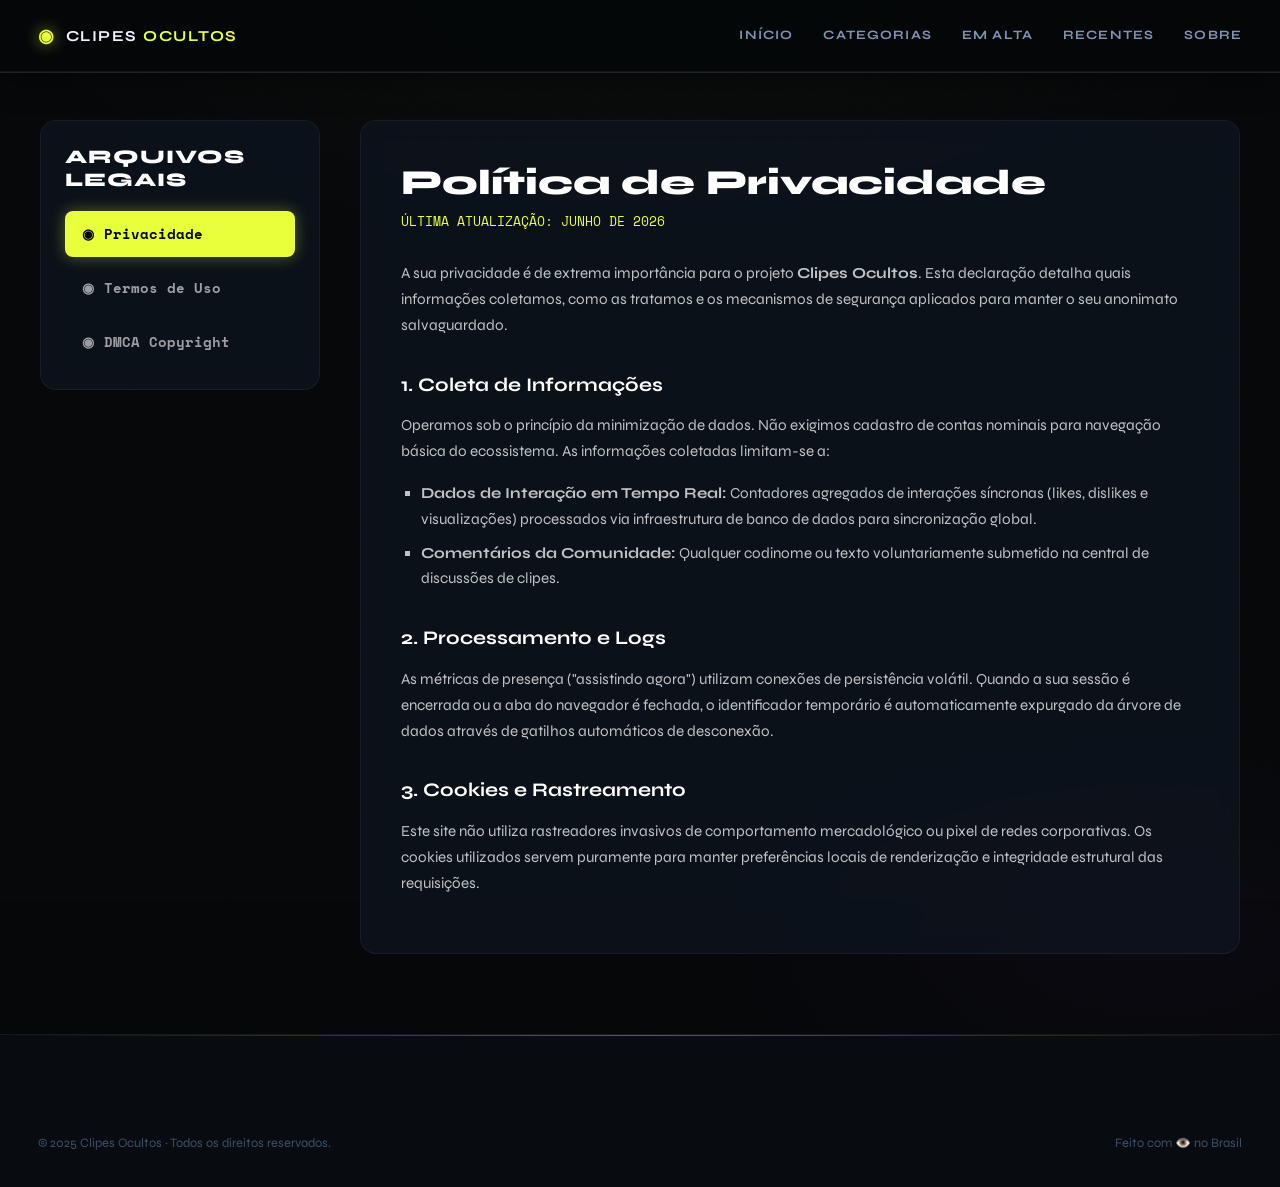
==== commit 2631612b: "Update legal.html" ====
--- a/legal.html
+++ b/legal.html
@@ -254,3 +254,37 @@
     </main>
 
     <footer class="footer">
+      <div class="container">
+        <div class="footer-bottom">
+          <p>© 2025 Clipes Ocultos · Todos os direitos reservados.</p>
+          <p class="footer-credit">Feito com 👁️ no Brasil</p>
+        </div>
+      </div>
+    </footer>
+  </div>
+
+  <script>
+    document.addEventListener('DOMContentLoaded', () => {
+      const tabs = document.querySelectorAll('.legal-tab-btn');
+      const contents = document.querySelectorAll('.legal-tab-content');
+
+      tabs.forEach(tab => {
+        tab.addEventListener('click', () => {
+          const targetTab = tab.getAttribute('data-tab');
+
+          tabs.forEach(t => t.classList.remove('active'));
+          contents.forEach(c => c.classList.remove('active'));
+
+          tab.classList.add('active');
+          document.getElementById(targetTab).classList.add('active');
+
+          // Rola suavemente para o topo do conteúdo no mobile ao trocar de aba
+          if (window.innerWidth <= 768) {
+            document.querySelector('.legal-content-box').scrollIntoView({ behavior: 'smooth' });
+          }
+        });
+      });
+    });
+  </script>
+</body>
+</html>
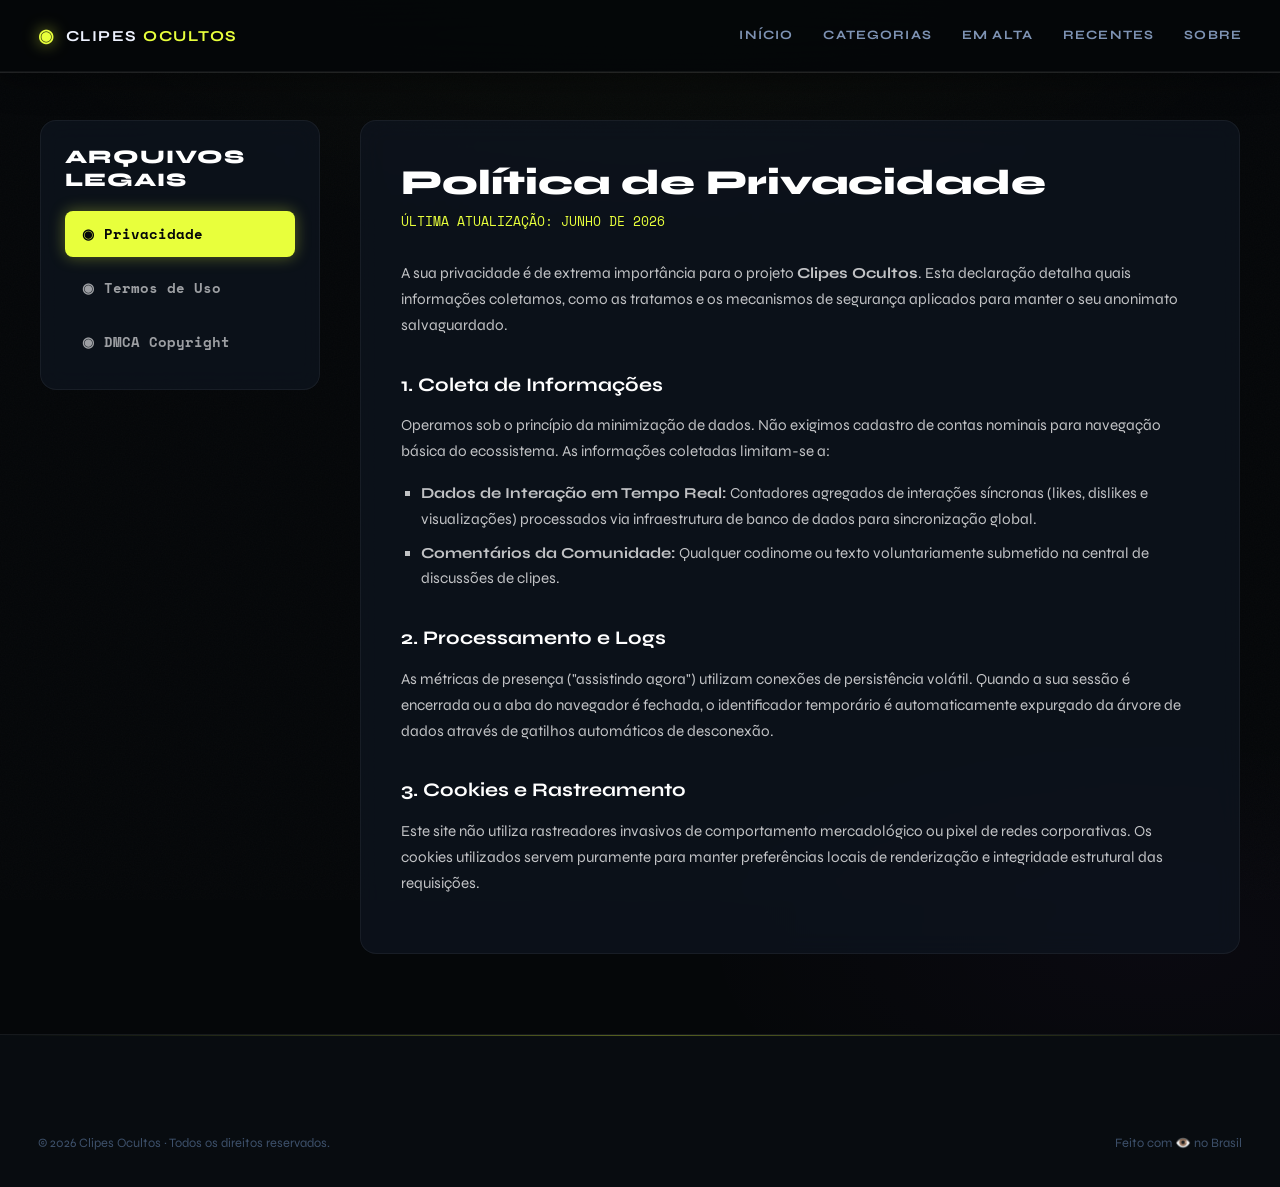
==== commit 0d8c1a2c: "Update legal.html" ====
--- a/legal.html
+++ b/legal.html
@@ -256,34 +256,89 @@
     <footer class="footer">
       <div class="container">
         <div class="footer-bottom">
-          <p>© 2025 Clipes Ocultos · Todos os direitos reservados.</p>
+          <p>© <span id="copyYear">2026</span> Clipes Ocultos · Todos os direitos reservados.</p>
           <p class="footer-credit">Feito com 👁️ no Brasil</p>
         </div>
       </div>
     </footer>
   </div>
 
-  <script>
+ <script>
     document.addEventListener('DOMContentLoaded', () => {
       const tabs = document.querySelectorAll('.legal-tab-btn');
       const contents = document.querySelectorAll('.legal-tab-content');
 
+      // 1. Função base para alternar as abas visualmente
+      function switchTab(targetTabId) {
+        if (!targetTabId) return;
+        
+        const targetButton = document.querySelector(`.legal-tab-btn[data-tab="${targetTabId}"]`);
+        const targetContent = document.getElementById(targetTabId);
+
+        if (targetButton && targetContent) {
+          // Remove classes ativas de todos
+          tabs.forEach(t => t.classList.remove('active'));
+          contents.forEach(c => c.classList.remove('active'));
+
+          // Adiciona à aba correta
+          targetButton.classList.add('active');
+          targetContent.classList.add('active');
+        }
+      }
+
+      // 2. Função para ler o parâmetro '?tab=' da URL atual
+      function checkUrlParams() {
+        const urlParams = new URLSearchParams(window.location.search);
+        const tabParam = urlParams.get('tab');
+        
+        if (tabParam) {
+          switchTab(tabParam);
+          // Rola suavemente até a caixa de texto para dar foco visual
+          setTimeout(() => {
+            document.querySelector('.legal-content-box')?.scrollIntoView({ behavior: 'smooth' });
+          }, 100);
+        } else {
+          // Caso não tenha parâmetro na URL, força a aba privacidade como padrão
+          switchTab('privacidade');
+        }
+      }
+
+      // 3. Escuta os cliques manuais nos botões da barra lateral (Navegação local)
       tabs.forEach(tab => {
         tab.addEventListener('click', () => {
           const targetTab = tab.getAttribute('data-tab');
-
-          tabs.forEach(t => t.classList.remove('active'));
-          contents.forEach(c => c.classList.remove('active'));
-
-          tab.classList.add('active');
-          document.getElementById(targetTab).classList.add('active');
-
-          // Rola suavemente para o topo do conteúdo no mobile ao trocar de aba
+          switchTab(targetTab);
+
+          // Atualiza a barra de endereço sem dar F5
+          const newUrl = window.location.protocol + "//" + window.location.host + window.location.pathname + '?tab=' + targetTab;
+          window.history.pushState({ path: newUrl }, '', newUrl);
+
           if (window.innerWidth <= 768) {
-            document.querySelector('.legal-content-box').scrollIntoView({ behavior: 'smooth' });
+            document.querySelector('.legal-content-box')?.scrollIntoView({ behavior: 'smooth' });
           }
         });
       });
+
+      // 4. Intercepta cliques caso o usuário clique nos links do rodapé estando JÁ DENTRO da legal.html
+      document.body.addEventListener('click', (e) => {
+        const anchor = e.target.closest('a');
+        if (anchor && anchor.getAttribute('href') && anchor.getAttribute('href').includes('legal.html?tab=')) {
+          const urlTarget = new URL(anchor.href);
+          const tabParam = urlTarget.searchParams.get('tab');
+          
+          if (tabParam) {
+            switchTab(tabParam);
+            document.querySelector('.legal-content-box')?.scrollIntoView({ behavior: 'smooth' });
+          }
+        }
+      });
+
+      // 5. CORREÇÃO CRUCIAL: Executa a checagem imediatamente ao carregar a página
+      checkUrlParams();
+
+      // 6. Mantém o ano do rodapé sempre atualizado
+      const copyYearEl = document.getElementById('copyYear');
+      if (copyYearEl) copyYearEl.textContent = String(new Date().getFullYear());
     });
   </script>
 </body>
--- a/css/style.css
+++ b/css/style.css
@@ -351,7 +351,8 @@
   overflow: hidden;
   transition: height 0.32s var(--ease);
 }
-.search-bar.open { height: 58px; }
+.search-bar.open,
+.search-bar.active { height: 58px; }
 .search-bar input {
   flex: 1;
   background: none; border: none; outline: none;
@@ -723,7 +724,7 @@
 .tv-leg-r { right: 28%; }
 
 /* ════════════════════════════════════════════════════
-   TICKER
+   TICKER (Corrigido: Sem tremores e velocidade lenta)
 ════════════════════════════════════════════════════ */
 .ticker-wrap {
   overflow: hidden;
@@ -731,6 +732,7 @@
   padding: 11px 0;
   border-top: 1px solid rgba(0,0,0,0.15);
   position: relative;
+  width: 100%;
 }
 .ticker-wrap::before,
 .ticker-wrap::after {
@@ -742,14 +744,15 @@
   pointer-events: none;
 }
 .ticker-wrap::before { left: 0; background: linear-gradient(90deg, var(--accent), transparent); }
-.ticker-wrap::after  { right: 0; background: linear-gradient(-90deg, #c8e020, transparent); }
+.ticker-wrap::after  { right: 0; background: linear-gradient(-90deg, var(--accent), transparent); } /* Ajustado para manter a transição invisível nas pontas */
 
 .ticker-track {
   display: flex;
-  gap: 44px;
   white-space: nowrap;
-  animation: ticker 32s linear infinite;
   width: max-content;
+  /* Aumentamos o tempo para 45s para passar de forma lenta e luxuosa. */
+  animation: tickerFixed 45s linear infinite; 
+  will-change: transform; /* Força o navegador a preparar estabilização de movimento */
 }
 .ticker-track span {
   font-family: var(--font-mono);
@@ -758,12 +761,18 @@
   color: #000;
   letter-spacing: 0.12em;
   text-transform: uppercase;
-}
-@keyframes ticker {
-  from { transform: translateX(0); }
-  to   { transform: translateX(-50%); }
-}
-
+  padding: 0 22px; /* Transferido o gap para paddings laterais, garantindo tamanho de bloco idêntico */
+}
+
+/* Animação usando aceleração de hardware 3D (Z-axis em 0) para remover qualquer tremor visual */
+@keyframes tickerFixed {
+  0% {
+    transform: translate3d(0, 0, 0);
+  }
+  100% {
+    transform: translate3d(-33.333%, 0, 0); /* Move perfeitamente com base nas repetições do HTML */
+  }
+}
 /* ════════════════════════════════════════════════════
    SECTIONS
 ════════════════════════════════════════════════════ */
@@ -1935,3 +1944,177 @@
   background: linear-gradient(180deg, var(--accent), var(--accent2)) !important; /* Degradê Amarelo para Rosa */
   border-radius: 4px !important;
 }
+
+/* ══════════════════════════════════════════════════════
+   ADIÇÕES — v3 (correções, player, responsividade)
+══════════════════════════════════════════════════════ */
+
+/* Estado vazio de busca */
+.empty-state {
+  text-align: center;
+  color: var(--text2);
+  font-family: var(--font-mono);
+  font-size: 0.9rem;
+  padding: 40px 0;
+}
+
+/* Acessibilidade de foco por teclado nos cartões clicáveis */
+.video-card:focus-visible,
+.recent-item:focus-visible,
+.cat-card:focus-visible,
+#heroFeaturedBtn:focus-visible {
+  outline: 2px solid var(--accent);
+  outline-offset: 3px;
+}
+
+/* Selo "Em Alta" quando ultrapassa o limite de visualizações */
+.trending-badge-fire {
+  background: linear-gradient(135deg, var(--accent2), #ff7a3c);
+  box-shadow: 0 0 14px rgba(255, 60, 110, 0.5);
+}
+
+/* ── BARRA DE FERRAMENTAS DO PLAYER (qualidade + tela cheia) ── */
+.player-toolbar {
+  position: absolute;
+  bottom: 10px;
+  right: 10px;
+  z-index: 6;
+  display: flex;
+  align-items: center;
+  gap: 8px;
+  pointer-events: none;
+}
+.player-toolbar-group,
+.btn-fullscreen {
+  pointer-events: auto;
+}
+.player-toolbar-group {
+  display: flex;
+  align-items: center;
+  gap: 6px;
+  background: rgba(5, 7, 9, 0.72);
+  border: 1px solid var(--border2);
+  backdrop-filter: blur(8px);
+  border-radius: 999px;
+  padding: 6px 12px;
+}
+.player-toolbar-group label {
+  font-family: var(--font-mono);
+  font-size: 0.65rem;
+  color: var(--text2);
+  letter-spacing: 0.06em;
+  text-transform: uppercase;
+}
+.player-toolbar-group select {
+  background: transparent;
+  color: var(--text);
+  border: none;
+  font-family: var(--font-mono);
+  font-size: 0.75rem;
+  font-weight: 700;
+  cursor: pointer;
+}
+.player-toolbar-group select:focus { outline: none; }
+.player-toolbar-group select option { background: var(--surface); color: var(--text); }
+
+.btn-fullscreen {
+  display: flex;
+  align-items: center;
+  gap: 8px;
+  background: rgba(5, 7, 9, 0.72);
+  border: 1px solid var(--border2);
+  backdrop-filter: blur(8px);
+  color: var(--text);
+  font-family: var(--font-mono);
+  font-size: 0.72rem;
+  font-weight: 700;
+  padding: 8px 14px;
+  border-radius: 999px;
+  transition: all 0.25s var(--ease);
+}
+.btn-fullscreen:hover {
+  border-color: var(--accent);
+  color: var(--accent);
+  box-shadow: 0 0 14px rgba(232, 255, 60, 0.2);
+}
+.btn-fullscreen span { display: none; }
+@media (min-width: 560px) {
+  .btn-fullscreen span { display: inline; }
+}
+
+/* ── COMENTÁRIOS: dica e estado vazio ── */
+.comments-hint {
+  font-family: var(--font-mono);
+  font-size: 0.72rem;
+  color: var(--text3);
+  margin: -10px 0 16px;
+}
+.comments-empty {
+  opacity: 0.5;
+  font-size: 0.85rem;
+  font-family: var(--font-mono);
+}
+.comment-item + .comment-item { margin-top: 12px; }
+.comment-item {
+  padding-bottom: 12px;
+  border-bottom: 1px solid rgba(255,255,255,0.05);
+}
+.comment-item:last-child { border-bottom: none; }
+.comment-meta {
+  display: flex;
+  gap: 8px;
+  align-items: baseline;
+  font-size: 0.8rem;
+  margin-bottom: 4px;
+}
+.comment-meta strong { color: var(--accent); }
+.comment-meta span { color: var(--text3); font-family: var(--font-mono); font-size: 0.72rem; }
+.comment-body { color: var(--text4); font-size: 0.88rem; line-height: 1.55; word-break: break-word; }
+
+/* ── Pulso ao curtir/descurtir ── */
+@keyframes pulseOnce {
+  0%   { transform: scale(1); }
+  40%  { transform: scale(1.12); }
+  100% { transform: scale(1); }
+}
+.pulse-once { animation: pulseOnce 0.32s var(--ease-bounce); }
+
+/* ── Data de publicação no lugar do falso "assistindo agora" ── */
+#publishDateChip { cursor: help; }
+
+/* ══════════════════════════════════════════════════════
+   RESPONSIVIDADE — TELAS GRANDES (desktop wide)
+══════════════════════════════════════════════════════ */
+@media (min-width: 1440px) {
+  .container { max-width: 1400px; }
+  .videos-grid { gap: 22px; }
+  .recents-list {
+    display: grid;
+    grid-template-columns: 1fr 1fr;
+    gap: 16px;
+  }
+  .recent-item { flex-direction: column; }
+  .recent-thumb { width: 100%; min-width: auto; aspect-ratio: 16/9; }
+}
+
+/* ══════════════════════════════════════════════════════
+   RESPONSIVIDADE — AJUSTES FINOS MOBILE (player)
+══════════════════════════════════════════════════════ */
+@media (max-width: 768px) {
+  .player-toolbar {
+    bottom: 8px;
+    right: 8px;
+    gap: 6px;
+  }
+  .player-toolbar-group { padding: 5px 9px; }
+  .player-toolbar-group label { display: none; }
+  .btn-fullscreen { padding: 7px 10px; }
+  .comment-form { flex-direction: column; }
+  #commentUser, #commentText { width: 100%; }
+  .video-realtime-bar { gap: 12px; }
+}
+
+@media (max-width: 400px) {
+  .premium-like-btn .like-text,
+  .premium-dislike-btn .dislike-text { display: none; }
+}
